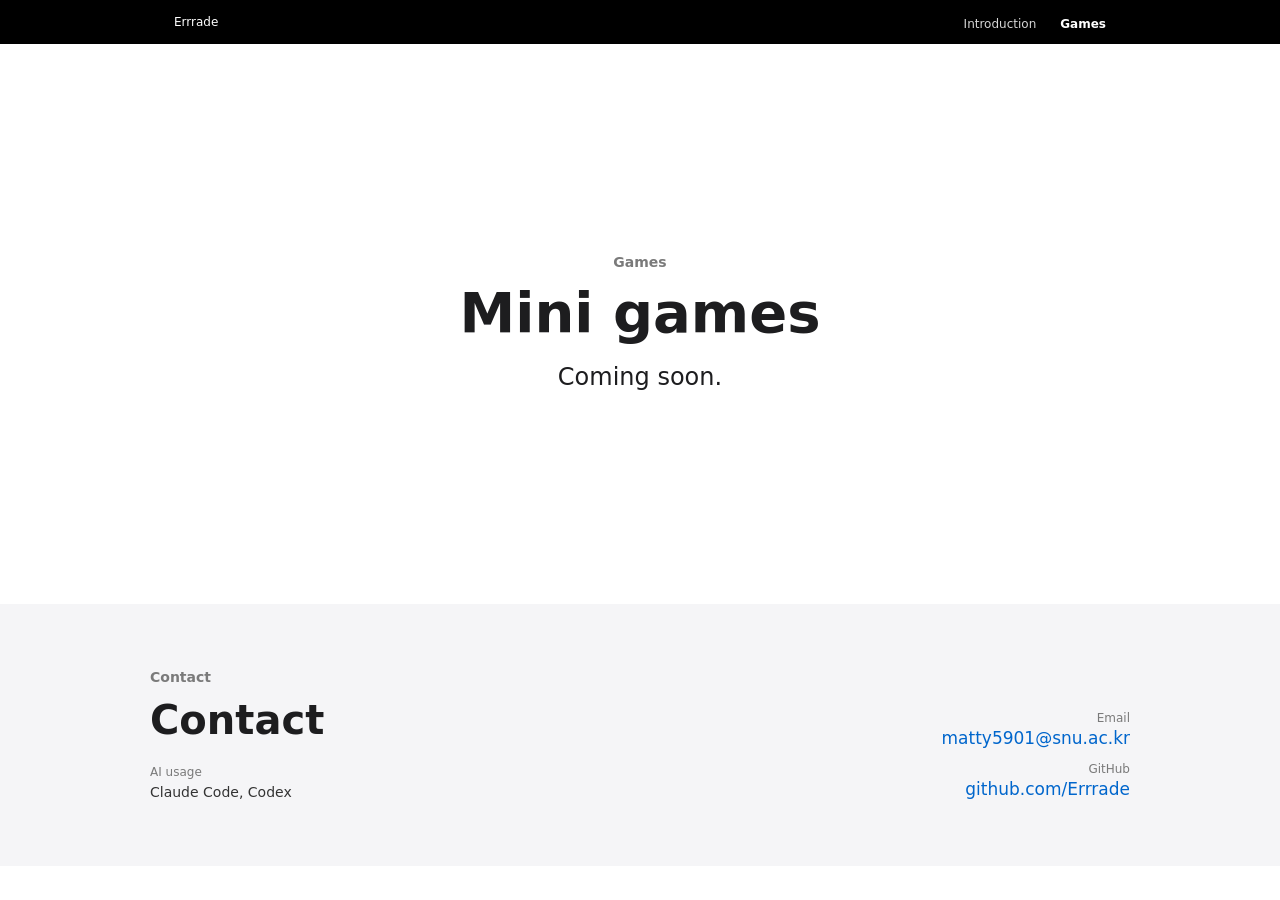
==== games.html @ cdae641b "Add empty Games page to page menu Co-Authored-By: Claude Opus 5.5 <noreply@anthropic.com> Claude-Ses" ====
<!doctype html>
<html lang="en">
  <head>
    <meta charset="utf-8">
    <meta name="viewport" content="width=device-width, initial-scale=1">
    <meta name="robots" content="noindex, nofollow">
    <meta name="description" content="Mini games by Errrade.">
    <title>Errrade | Games</title>
    <link rel="stylesheet" href="styles.css">
  </head>
  <body>
    <a class="skip-link" href="#main-content">Skip to main content</a>

    <header class="global-nav">
      <nav class="global-nav-inner" aria-label="Pages">
        <a class="global-brand" href="index.html" aria-label="Errrade home">Errrade</a>
        <!-- Page menu: keep in sync with the menu on every other page. -->
        <ul class="global-links">
          <li><a href="index.html">Introduction</a></li>
          <li><a href="games.html" aria-current="page">Games</a></li>
        </ul>
      </nav>
    </header>

    <main id="main-content">
      <section class="tile tile-light" aria-labelledby="games-title">
        <div class="tile-inner centered-copy">
          <p class="kicker">Games</p>
          <h1 id="games-title">Mini games</h1>
          <p>Coming soon.</p>
          <!-- Game area: add mini games here. -->
          <div id="game-area"></div>
        </div>
      </section>
    </main>

    <footer id="contact" class="site-footer" aria-labelledby="contact-title">
      <div class="footer-inner">
        <div class="footer-copy">
          <div>
          <p class="kicker">Contact</p>
            <h2 id="contact-title">Contact</h2>
          </div>
          <div class="ai-usage" aria-label="AI usage">
            <span>AI usage</span>
            <p>Claude Code, Codex</p>
          </div>
        </div>
        <ul class="footer-links">
          <li>
            <span>Email</span>
            <a href="mailto:matty5901@snu.ac.kr">matty5901@snu.ac.kr</a>
          </li>
          <li>
            <span>GitHub</span>
            <a href="https://github.com/Errrade" rel="noopener noreferrer">
              github.com/Errrade
            </a>
          </li>
        </ul>
      </div>
    </footer>
  </body>
</html>
---- styles.css ----
:root {
  color-scheme: light;
  --primary: #0066cc;
  --primary-focus: #0071e3;
  --primary-on-dark: #2997ff;
  --ink: #1d1d1f;
  --body-on-dark: #ffffff;
  --body-muted: #cccccc;
  --ink-muted-80: #333333;
  --ink-muted-48: #7a7a7a;
  --hairline: #e0e0e0;
  --canvas: #ffffff;
  --canvas-parchment: #f5f5f7;
  --surface-pearl: #fafafc;
  --surface-tile-1: #272729;
  --surface-tile-2: #2a2a2c;
  --surface-black: #000000;
  --product-shadow: rgba(0, 0, 0, 0.22) 3px 5px 30px 0;
}

* {
  box-sizing: border-box;
}

html {
  scroll-behavior: smooth;
}

body {
  margin: 0;
  background: var(--canvas);
  color: var(--ink);
  font-family: "SF Pro Text", system-ui, -apple-system, BlinkMacSystemFont, "Segoe UI", sans-serif;
  font-size: 17px;
  font-weight: 400;
  line-height: 1.47;
  letter-spacing: 0;
}

img {
  display: block;
  max-width: 100%;
}

a {
  color: inherit;
}

:focus-visible {
  outline: 2px solid var(--primary-focus);
  outline-offset: 4px;
}

.skip-link {
  position: absolute;
  left: 12px;
  top: 12px;
  z-index: 40;
  transform: translateY(-160%);
  border-radius: 9999px;
  background: var(--primary);
  color: var(--body-on-dark);
  padding: 11px 22px;
  text-decoration: none;
}

.skip-link:focus {
  transform: translateY(0);
}

.global-nav {
  position: sticky;
  top: 0;
  z-index: 30;
  height: 44px;
  background: var(--surface-black);
  color: var(--body-on-dark);
}

.global-nav-inner {
  display: flex;
  align-items: center;
  justify-content: space-between;
  width: min(100%, 980px);
  height: 44px;
  margin: 0 auto;
  padding: 0 24px;
}

.global-brand,
.global-links a {
  color: rgba(255, 255, 255, 0.84);
  font-size: 12px;
  font-weight: 400;
  line-height: 1;
  letter-spacing: 0;
  text-decoration: none;
}

.global-brand {
  color: var(--body-on-dark);
}

.global-links {
  display: flex;
  align-items: center;
  gap: 24px;
  margin: 0;
  padding: 0;
  list-style: none;
}

.global-links a:hover,
.global-brand:hover {
  color: var(--body-on-dark);
}

.global-links a[aria-current="page"] {
  color: var(--body-on-dark);
  font-weight: 600;
}

.sub-nav {
  position: sticky;
  top: 44px;
  z-index: 20;
  min-height: 52px;
  border-bottom: 1px solid rgba(0, 0, 0, 0.08);
  background: rgba(245, 245, 247, 0.84);
  color: var(--ink);
  backdrop-filter: saturate(180%) blur(20px);
}

.sub-nav-inner {
  display: grid;
  grid-template-columns: 1fr auto auto;
  align-items: center;
  gap: 24px;
  width: min(100%, 980px);
  min-height: 52px;
  margin: 0 auto;
  padding: 0 24px;
}

.sub-nav-title {
  color: var(--ink);
  font-family: "SF Pro Display", system-ui, -apple-system, BlinkMacSystemFont, "Segoe UI", sans-serif;
  font-size: 21px;
  font-weight: 600;
  line-height: 1.19;
  letter-spacing: 0;
  text-decoration: none;
}

.sub-nav-links {
  display: flex;
  align-items: center;
  gap: 18px;
  margin: 0;
  padding: 0;
  list-style: none;
}

.sub-nav-links a,
.sub-nav-cta {
  font-size: 14px;
  font-weight: 400;
  line-height: 1.29;
  letter-spacing: 0;
  text-decoration: none;
}

.sub-nav-links a {
  color: var(--ink-muted-80);
}

.sub-nav-links a:hover {
  color: var(--primary);
}

.sub-nav-cta {
  min-width: 70px;
  border-radius: 9999px;
  background: var(--primary);
  color: var(--body-on-dark);
  padding: 8px 15px;
  text-align: center;
}

.tile {
  display: grid;
  align-items: center;
  min-height: 560px;
  padding: 80px 24px;
}

.tile-inner {
  width: min(100%, 980px);
  margin: 0 auto;
}

.tile-light {
  background: var(--canvas);
  color: var(--ink);
}

.tile-parchment {
  background: var(--canvas-parchment);
  color: var(--ink);
}

.tile-dark {
  background: var(--surface-tile-1);
  color: var(--body-on-dark);
}

.tile-dark-alt {
  background: var(--surface-tile-2);
}

.hero-tile {
  min-height: clamp(540px, calc(100svh - 128px), 720px);
}

.hero-layout {
  display: grid;
  grid-template-columns: minmax(0, 0.95fr) minmax(320px, 0.75fr);
  align-items: center;
  gap: 64px;
}

.hero-copy {
  max-width: 560px;
}

.kicker {
  margin: 0 0 12px;
  color: var(--ink-muted-48);
  font-size: 14px;
  font-weight: 600;
  line-height: 1.29;
  letter-spacing: 0;
}

.tile-dark .kicker {
  color: var(--body-muted);
}

h1,
h2,
h3,
p {
  overflow-wrap: break-word;
}

h1,
h2,
h3 {
  margin: 0;
  font-family: "SF Pro Display", system-ui, -apple-system, BlinkMacSystemFont, "Segoe UI", sans-serif;
  font-weight: 600;
  letter-spacing: 0;
}

h1 {
  font-size: 56px;
  line-height: 1.07;
}

h2 {
  font-size: 40px;
  line-height: 1.1;
}

h3 {
  font-size: 17px;
  line-height: 1.24;
}

p {
  margin: 0;
}

.lead {
  max-width: 620px;
  margin-top: 17px;
  font-family: "SF Pro Display", system-ui, -apple-system, BlinkMacSystemFont, "Segoe UI", sans-serif;
  font-size: 28px;
  font-weight: 400;
  line-height: 1.14;
  letter-spacing: 0;
}

.tile-dark p:not(.kicker),
.tile-dark .lead {
  color: var(--body-muted);
}

.cta-row {
  display: flex;
  flex-wrap: wrap;
  gap: 12px;
  margin-top: 32px;
}

.cta-row.centered {
  justify-content: center;
}

.button {
  display: inline-flex;
  align-items: center;
  justify-content: center;
  min-height: 44px;
  border-radius: 9999px;
  padding: 11px 22px;
  font-size: 17px;
  font-weight: 400;
  line-height: 1;
  letter-spacing: 0;
  text-decoration: none;
  transition: transform 120ms ease;
}

.button:active,
.sub-nav-cta:active {
  transform: scale(0.95);
}

.button-primary {
  border: 1px solid var(--primary);
  background: var(--primary);
  color: var(--body-on-dark);
}

.button-secondary {
  border: 1px solid var(--primary);
  background: transparent;
  color: var(--primary);
}

.button-secondary.on-dark {
  border-color: var(--primary-on-dark);
  color: var(--primary-on-dark);
}

.profile-artifact {
  justify-self: end;
  width: min(100%, 440px);
  margin: 0;
  box-shadow: var(--product-shadow);
}

.profile-image,
.profile-fallback {
  width: 100%;
  aspect-ratio: 1;
  background: var(--surface-pearl);
  object-fit: cover;
}

.profile-fallback {
  display: flex;
  align-items: center;
  justify-content: center;
  color: var(--ink-muted-48);
  font-size: 14px;
  line-height: 1.43;
}

.profile-fallback[hidden] {
  display: none;
}

.centered-copy {
  max-width: 760px;
  text-align: center;
}

.centered-copy > p:not(.kicker) {
  max-width: 680px;
  margin: 17px auto 0;
  font-size: 24px;
  font-weight: 300;
  line-height: 1.5;
  letter-spacing: 0;
}

.centered-copy > .about-major {
  color: var(--body-on-dark);
  font-size: 21px;
  font-weight: 600;
  line-height: 1.19;
}

.section-intro {
  max-width: 720px;
  margin: 0 auto 48px;
  text-align: center;
}

.section-intro p:not(.kicker) {
  margin-top: 17px;
  color: var(--ink-muted-48);
  font-size: 24px;
  font-weight: 300;
  line-height: 1.5;
}

.utility-grid {
  display: grid;
  grid-template-columns: repeat(2, minmax(0, 1fr));
  gap: 24px;
}

.utility-card {
  min-height: 240px;
  border: 1px solid var(--hairline);
  border-radius: 18px;
  background: var(--canvas);
  color: var(--ink);
  padding: 24px;
}

.utility-card .card-label {
  margin: 0 0 12px;
  color: var(--primary);
  font-size: 14px;
  font-weight: 600;
  line-height: 1.29;
  letter-spacing: 0;
}

.utility-card p:not(.card-label) {
  margin-top: 12px;
  color: var(--ink-muted-48);
}

.course-grid {
  grid-template-columns: repeat(3, minmax(0, 1fr));
}

.course-card {
  min-height: 200px;
}

.course-card .course-code {
  color: var(--ink);
  font-size: 21px;
  font-weight: 600;
  line-height: 1.19;
}

.site-footer {
  background: var(--canvas-parchment);
  color: var(--ink-muted-80);
  padding: 64px 24px;
}

.footer-copy {
  display: grid;
  gap: 24px;
}

.footer-inner {
  display: grid;
  grid-template-columns: minmax(0, 1fr) auto;
  gap: 32px;
  align-items: end;
  width: min(100%, 980px);
  margin: 0 auto;
}

.site-footer h2 {
  color: var(--ink);
}

.footer-links {
  display: grid;
  gap: 12px;
  margin: 0;
  padding: 0;
  list-style: none;
  text-align: right;
}

.footer-links li {
  display: grid;
  gap: 2px;
}

.footer-links span {
  color: var(--ink-muted-48);
  font-size: 12px;
  font-weight: 400;
  line-height: 1;
  letter-spacing: 0;
}

.footer-links a {
  color: var(--primary);
  font-size: 17px;
  font-weight: 400;
  line-height: 1.47;
  letter-spacing: 0;
  text-decoration: none;
}

.footer-links a:hover {
  text-decoration: underline;
  text-underline-offset: 0.2em;
}

.ai-usage {
  display: grid;
  gap: 4px;
}

.ai-usage span {
  color: var(--ink-muted-48);
  font-size: 12px;
  font-weight: 400;
  line-height: 1;
  letter-spacing: 0;
}

.ai-usage p {
  color: var(--ink-muted-80);
  font-size: 14px;
  font-weight: 400;
  line-height: 1.43;
}

@media (max-width: 1068px) {
  .tile {
    min-height: 520px;
  }

  h1,
  h2 {
    font-size: 40px;
    line-height: 1.1;
  }

  .hero-layout {
    gap: 48px;
  }
}

@media (max-width: 833px) {
  .global-links {
    gap: 18px;
  }

  .sub-nav-inner {
    grid-template-columns: 1fr auto;
  }

  .sub-nav-links {
    display: none;
  }

  .hero-layout {
    grid-template-columns: 1fr;
    justify-items: center;
    text-align: center;
  }

  .hero-copy {
    max-width: 680px;
  }

  .cta-row {
    justify-content: center;
  }

  .profile-artifact {
    justify-self: center;
    width: min(80vw, 360px);
  }

  .course-grid {
    grid-template-columns: repeat(2, minmax(0, 1fr));
  }
}

@media (max-width: 640px) {
  .global-nav-inner,
  .sub-nav-inner {
    padding: 0 16px;
  }

  .global-links {
    gap: 16px;
  }

  .tile {
    min-height: 0;
    padding: 64px 20px;
  }

  .hero-tile {
    min-height: 0;
  }

  h1 {
    font-size: 34px;
  }

  h2 {
    font-size: 34px;
    line-height: 1.2;
  }

  .lead,
  .section-intro p:not(.kicker),
  .centered-copy > p:not(.kicker) {
    font-size: 21px;
    line-height: 1.35;
  }

  .utility-grid {
    grid-template-columns: 1fr;
  }

  .utility-card {
    min-height: 180px;
  }

  .footer-inner {
    grid-template-columns: 1fr;
    align-items: start;
  }

  .footer-links {
    text-align: left;
  }
}

@media (max-width: 419px) {
  .tile {
    padding: 48px 16px;
  }

  .sub-nav-title {
    font-size: 17px;
  }

  .sub-nav-cta {
    min-width: 64px;
    padding: 7px 13px;
  }

  h1,
  h2 {
    font-size: 28px;
  }

  .button {
    width: 100%;
  }

  .profile-artifact {
    width: min(100%, 300px);
  }
}
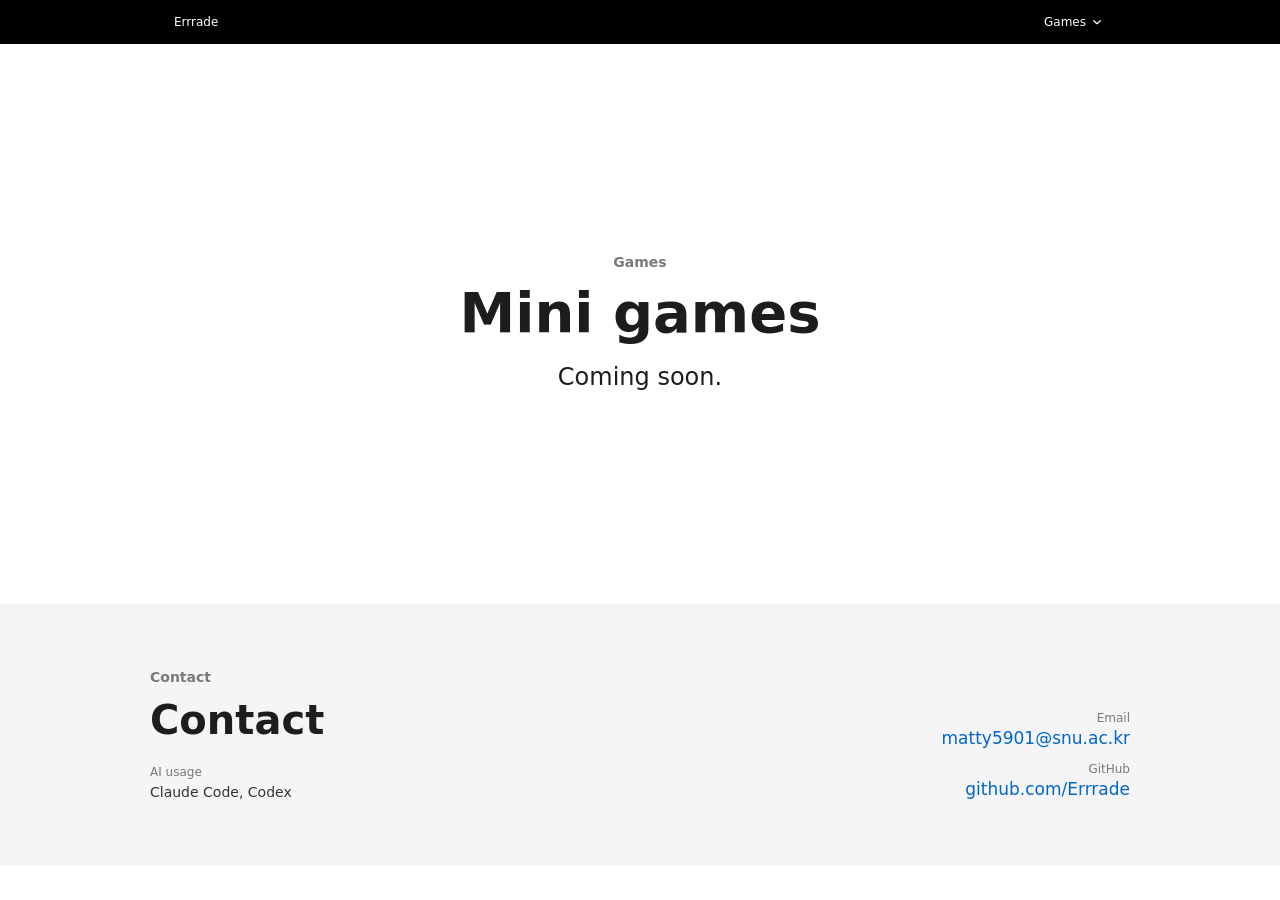
==== commit 0822b4c2: "Make page menu a dropdown Top-right page menu is now a details/summary dropdown showing the current " ====
--- a/games.html
+++ b/games.html
@@ -14,11 +14,17 @@
     <header class="global-nav">
       <nav class="global-nav-inner" aria-label="Pages">
         <a class="global-brand" href="index.html" aria-label="Errrade home">Errrade</a>
-        <!-- Page menu: keep in sync with the menu on every other page. -->
-        <ul class="global-links">
-          <li><a href="index.html">Introduction</a></li>
-          <li><a href="games.html" aria-current="page">Games</a></li>
-        </ul>
+        <!-- Page menu: keep the list in sync on every page; mark the current page with aria-current. -->
+        <details class="page-menu">
+          <summary aria-label="Pages menu, current page: Games">
+            <span>Games</span>
+            <svg class="page-menu-chevron" viewBox="0 0 12 12" width="10" height="10" aria-hidden="true"><path d="M2 4.5 6 8l4-3.5" fill="none" stroke="currentColor" stroke-width="1.5" stroke-linecap="round" stroke-linejoin="round"/></svg>
+          </summary>
+          <ul class="page-menu-list">
+            <li><a href="index.html">Introduction</a></li>
+            <li><a href="games.html" aria-current="page">Games</a></li>
+          </ul>
+        </details>
       </nav>
     </header>
 
@@ -60,5 +66,6 @@
         </ul>
       </div>
     </footer>
+    <script src="menu.js" defer></script>
   </body>
 </html>
--- a/styles.css
+++ b/styles.css
@@ -87,9 +87,8 @@
   padding: 0 24px;
 }
 
-.global-brand,
-.global-links a {
-  color: rgba(255, 255, 255, 0.84);
+.global-brand {
+  color: var(--body-on-dark);
   font-size: 12px;
   font-weight: 400;
   line-height: 1;
@@ -97,25 +96,64 @@
   text-decoration: none;
 }
 
-.global-brand {
-  color: var(--body-on-dark);
-}
-
-.global-links {
+.page-menu {
+  position: relative;
+}
+
+.page-menu summary {
   display: flex;
   align-items: center;
-  gap: 24px;
+  gap: 6px;
+  min-height: 44px;
+  padding: 0 4px;
+  color: var(--body-on-dark);
+  font-size: 12px;
+  line-height: 1;
+  list-style: none;
+  cursor: pointer;
+  user-select: none;
+}
+
+.page-menu summary::-webkit-details-marker {
+  display: none;
+}
+
+.page-menu-chevron {
+  transition: transform 160ms ease;
+}
+
+.page-menu[open] .page-menu-chevron {
+  transform: rotate(180deg);
+}
+
+.page-menu-list {
+  position: absolute;
+  top: 100%;
+  right: 0;
+  min-width: 200px;
   margin: 0;
-  padding: 0;
+  padding: 8px 0;
+  border-radius: 12px;
+  background: var(--surface-tile-1);
   list-style: none;
 }
 
-.global-links a:hover,
-.global-brand:hover {
-  color: var(--body-on-dark);
-}
-
-.global-links a[aria-current="page"] {
+.page-menu-list a {
+  display: block;
+  padding: 12px 20px;
+  color: rgba(255, 255, 255, 0.84);
+  font-size: 14px;
+  line-height: 1.29;
+  text-decoration: none;
+}
+
+.page-menu-list a:hover,
+.page-menu-list a:focus-visible {
+  background: rgba(255, 255, 255, 0.08);
+  color: var(--body-on-dark);
+}
+
+.page-menu-list a[aria-current="page"] {
   color: var(--body-on-dark);
   font-weight: 600;
 }
@@ -548,10 +586,6 @@
 }
 
 @media (max-width: 833px) {
-  .global-links {
-    gap: 18px;
-  }
-
   .sub-nav-inner {
     grid-template-columns: 1fr auto;
   }
@@ -590,8 +624,19 @@
     padding: 0 16px;
   }
 
-  .global-links {
-    gap: 16px;
+  .page-menu {
+    position: static;
+  }
+
+  .page-menu-list {
+    left: 0;
+    min-width: 0;
+    border-radius: 0 0 12px 12px;
+  }
+
+  .page-menu-list a {
+    padding: 14px 16px;
+    font-size: 17px;
   }
 
   .tile {
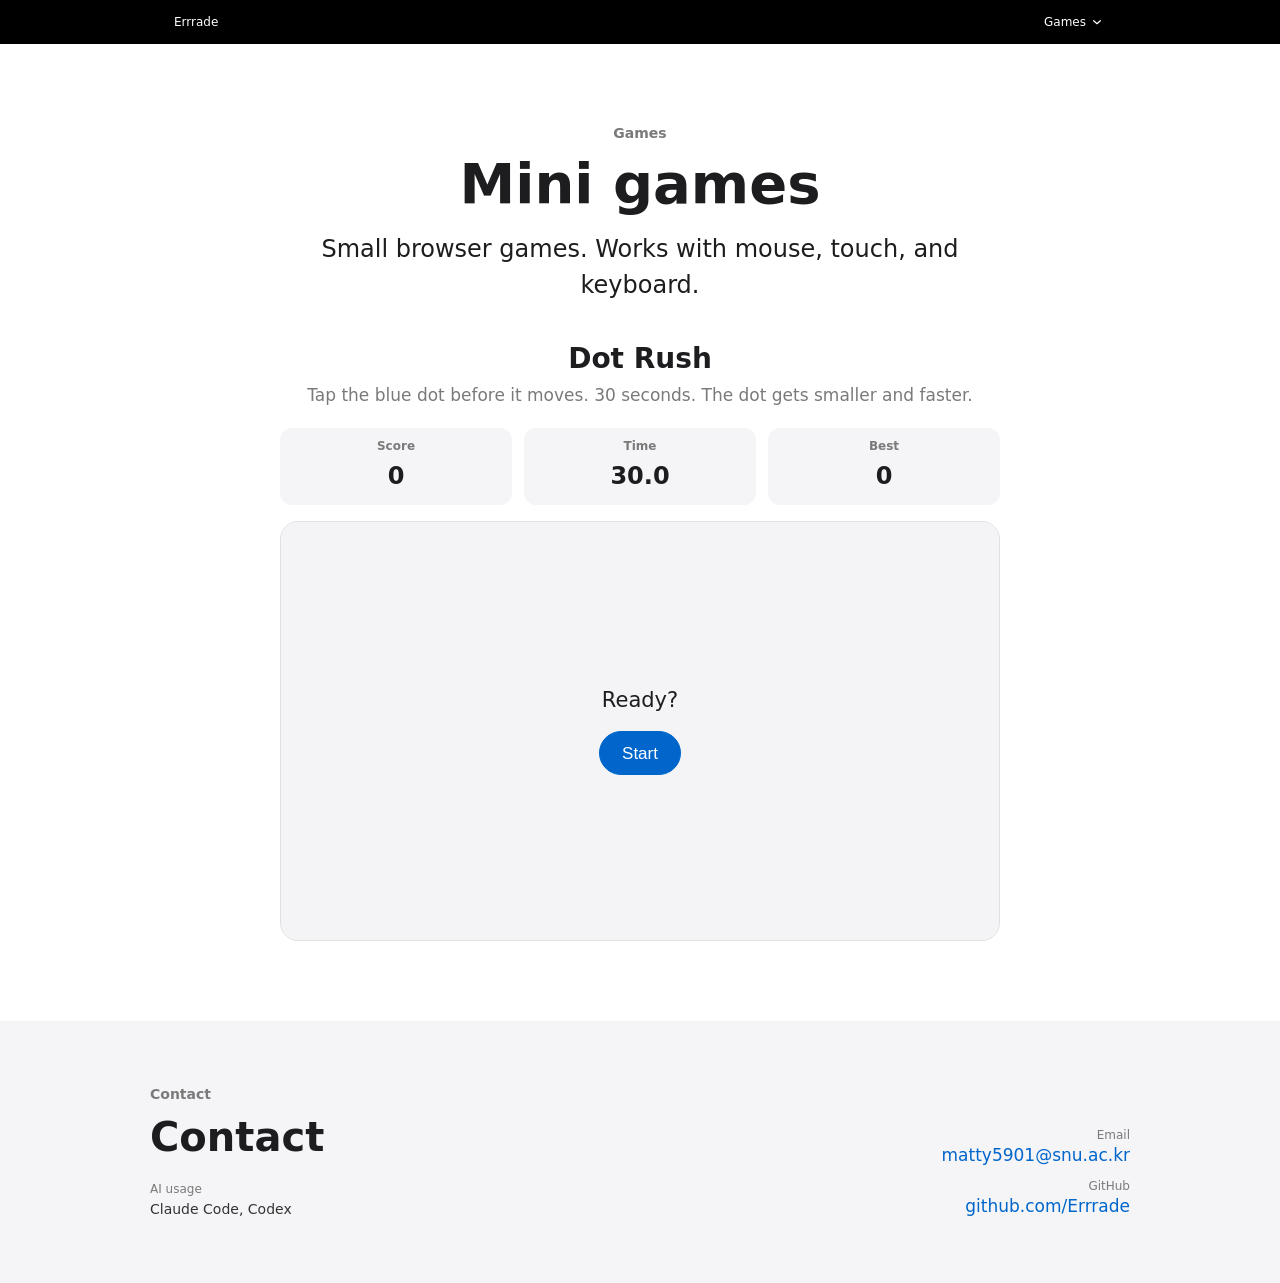
==== commit 21595a07: "Add Dot Rush mini game to Games page 30-second tap game: hit the dot before it jumps away; it shrink" ====
--- a/games.html
+++ b/games.html
@@ -33,9 +33,29 @@
         <div class="tile-inner centered-copy">
           <p class="kicker">Games</p>
           <h1 id="games-title">Mini games</h1>
-          <p>Coming soon.</p>
-          <!-- Game area: add mini games here. -->
-          <div id="game-area"></div>
+          <p>Small browser games. Works with mouse, touch, and keyboard.</p>
+
+          <!-- Game area: add more mini games below this one. -->
+          <div id="game-area">
+            <article class="game" aria-labelledby="dot-rush-title">
+              <h2 id="dot-rush-title" class="game-title">Dot Rush</h2>
+              <p class="game-rules">Tap the blue dot before it moves. 30 seconds. The dot gets smaller and faster.</p>
+
+              <dl class="game-hud">
+                <div><dt>Score</dt><dd id="dr-score">0</dd></div>
+                <div><dt>Time</dt><dd id="dr-time">30.0</dd></div>
+                <div><dt>Best</dt><dd id="dr-best">0</dd></div>
+              </dl>
+
+              <div class="game-board" id="dr-board">
+                <button class="game-target" id="dr-target" type="button" aria-label="Dot" hidden></button>
+                <div class="game-overlay" id="dr-overlay">
+                  <p id="dr-message" aria-live="polite">Ready?</p>
+                  <button class="button button-primary" id="dr-start" type="button">Start</button>
+                </div>
+              </div>
+            </article>
+          </div>
         </div>
       </section>
     </main>
@@ -67,5 +87,6 @@
       </div>
     </footer>
     <script src="menu.js" defer></script>
+    <script src="games.js" defer></script>
   </body>
 </html>
--- a/styles.css
+++ b/styles.css
@@ -569,6 +569,127 @@
   line-height: 1.43;
 }
 
+/* Games page */
+.game {
+  max-width: 720px;
+  margin: 40px auto 0;
+  text-align: center;
+}
+
+.centered-copy .game-title {
+  margin: 0 0 8px;
+  font-size: 28px;
+  line-height: 1.14;
+}
+
+.centered-copy .game-rules {
+  margin: 0 auto 20px;
+  color: var(--ink-muted-48);
+  font-size: 17px;
+  line-height: 1.47;
+}
+
+.game-hud {
+  display: grid;
+  grid-template-columns: repeat(3, 1fr);
+  gap: 12px;
+  margin: 0 0 16px;
+}
+
+.game-hud div {
+  border-radius: 12px;
+  background: var(--canvas-parchment);
+  padding: 10px 8px;
+}
+
+.game-hud dt {
+  color: var(--ink-muted-48);
+  font-size: 12px;
+  font-weight: 600;
+}
+
+.game-hud dd {
+  margin: 4px 0 0;
+  color: var(--ink);
+  font-size: 24px;
+  font-weight: 600;
+  font-variant-numeric: tabular-nums;
+}
+
+.game-board {
+  position: relative;
+  height: min(60vh, 420px);
+  overflow: hidden;
+  border: 1px solid var(--hairline);
+  border-radius: 18px;
+  background: var(--canvas-parchment);
+  touch-action: manipulation;
+  user-select: none;
+  -webkit-user-select: none;
+  -webkit-tap-highlight-color: transparent;
+}
+
+.game-target {
+  position: absolute;
+  width: 64px;
+  height: 64px;
+  border: 0;
+  border-radius: 50%;
+  background: var(--primary);
+  padding: 0;
+  cursor: pointer;
+  transform: translate(-50%, -50%);
+  animation: dot-pop 140ms ease-out;
+}
+
+.game-target:focus-visible {
+  outline: 3px solid var(--primary-focus);
+  outline-offset: 3px;
+}
+
+@keyframes dot-pop {
+  from { transform: translate(-50%, -50%) scale(0.4); }
+  to { transform: translate(-50%, -50%) scale(1); }
+}
+
+.game-overlay {
+  position: absolute;
+  inset: 0;
+  display: grid;
+  place-content: center;
+  justify-items: center;
+  gap: 16px;
+  padding: 24px;
+  background: rgba(245, 245, 247, 0.92);
+}
+
+.game-overlay[hidden] {
+  display: none;
+}
+
+.centered-copy .game-overlay p {
+  margin: 0;
+  color: var(--ink);
+  font-size: 21px;
+  line-height: 1.38;
+}
+
+.game-board.shake {
+  animation: board-shake 180ms ease;
+}
+
+@keyframes board-shake {
+  25% { transform: translateX(-4px); }
+  75% { transform: translateX(4px); }
+}
+
+@media (prefers-reduced-motion: reduce) {
+  .game-target,
+  .game-board.shake {
+    animation: none;
+  }
+}
+
 @media (max-width: 1068px) {
   .tile {
     min-height: 520px;
